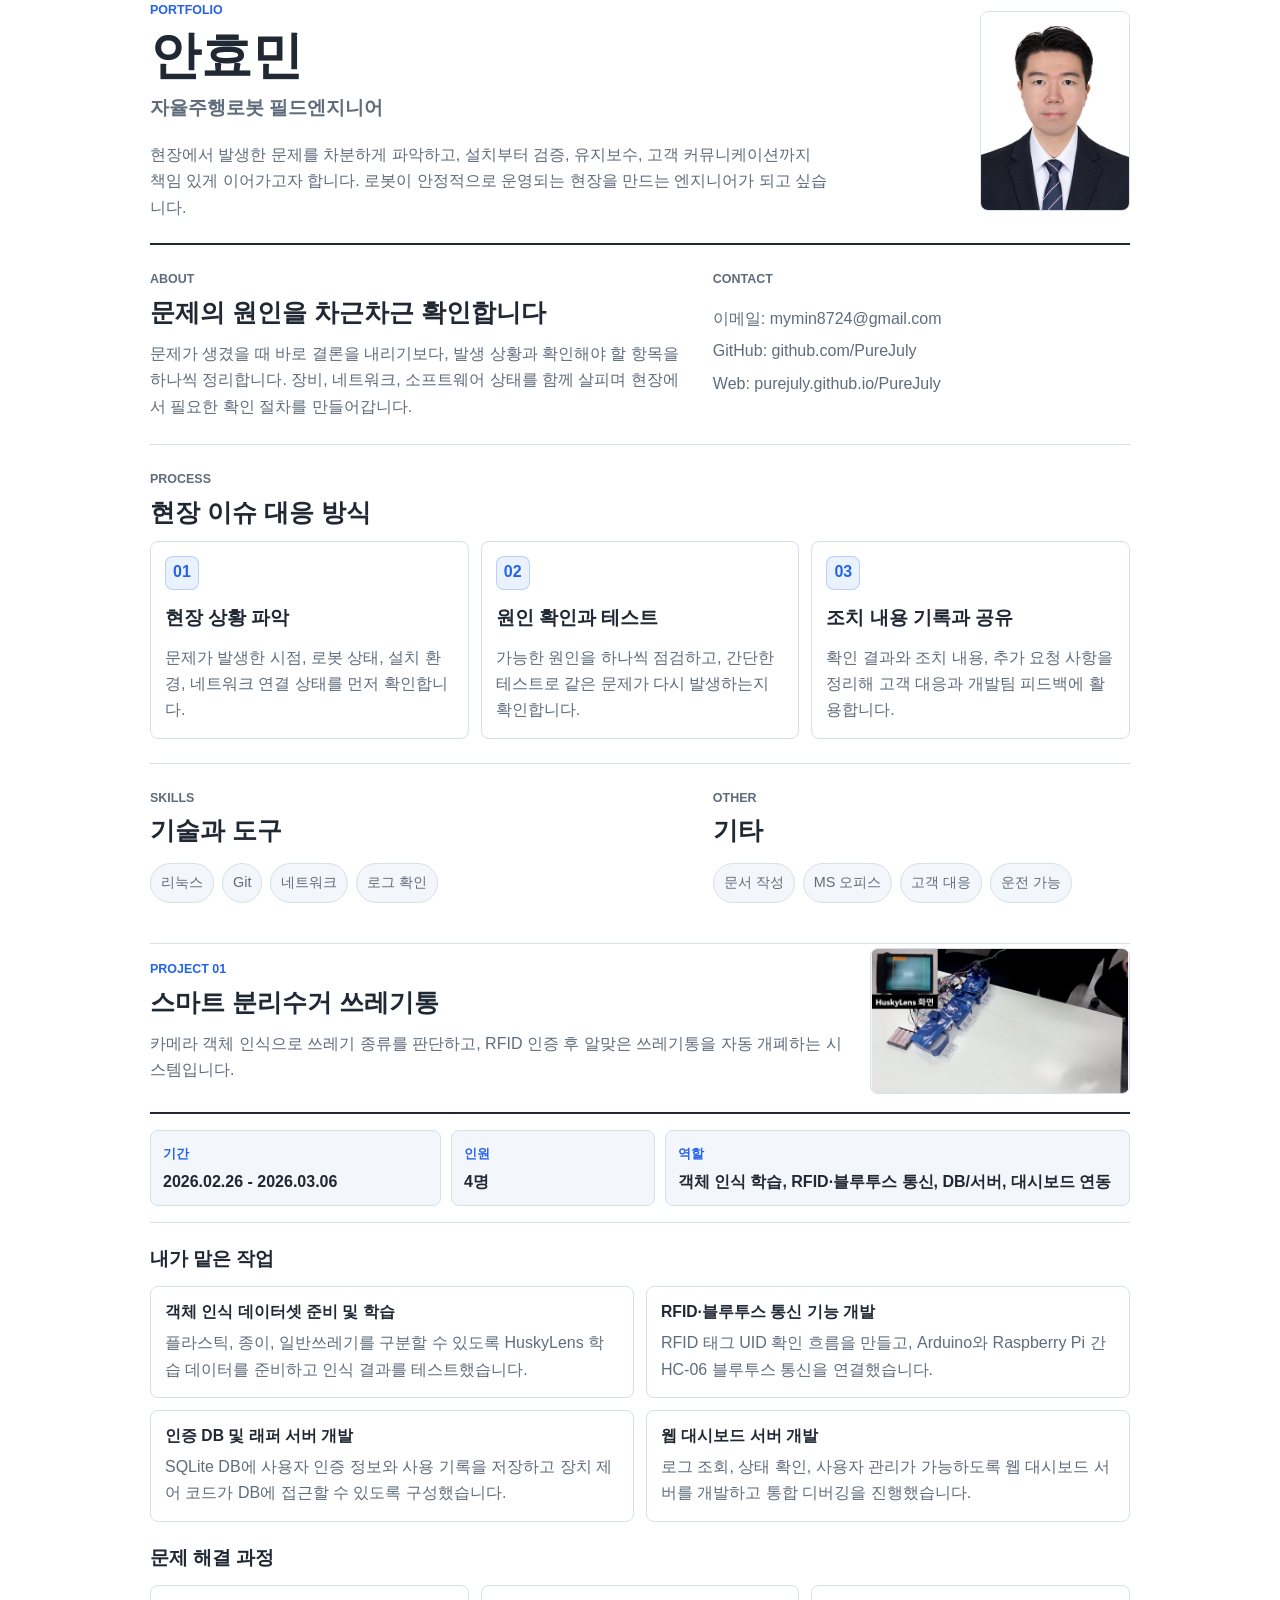
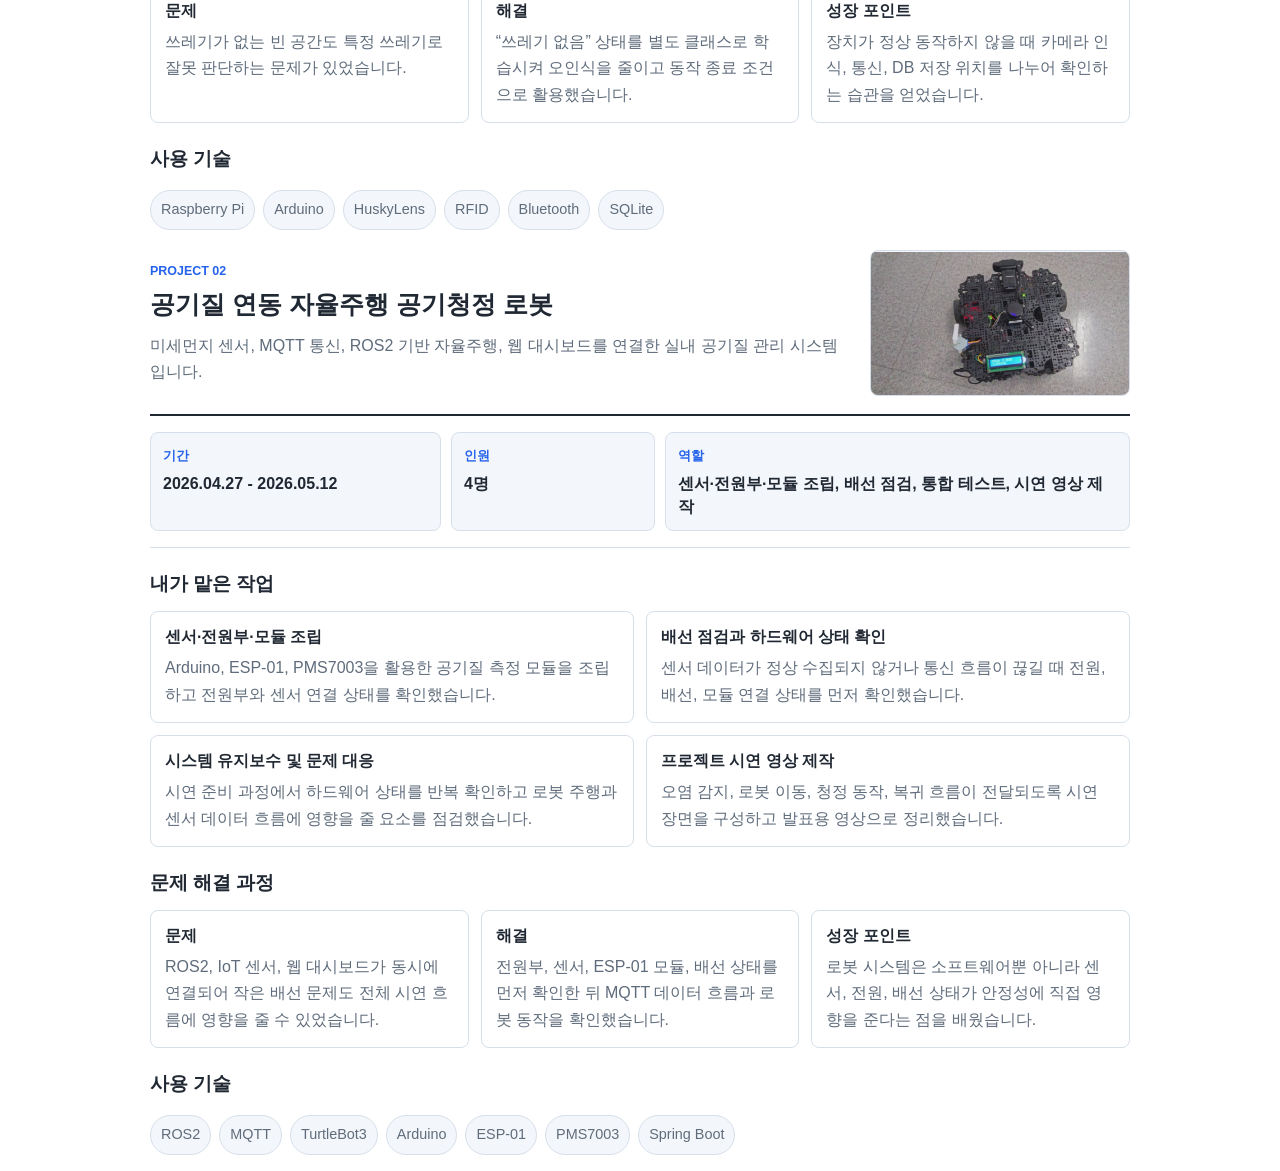
==== portfolio-pdf.html @ 0a092a2c "Add PDF portfolio version" ====
<!DOCTYPE html>
<html lang="ko">
<head>
  <meta charset="UTF-8">
  <meta name="viewport" content="width=device-width, initial-scale=1.0">
  <meta name="description" content="안효민 자율주행로봇 필드엔지니어 포트폴리오 PDF">
  <title>안효민 포트폴리오 PDF</title>
  <link rel="stylesheet" href="portfolio-pdf.css">
</head>
<body>
  <main class="pdf-page">
    <section class="pdf-hero">
      <div>
        <p class="eyebrow">Portfolio</p>
        <h1>안효민</h1>
        <p class="role">자율주행로봇 필드엔지니어</p>
        <p class="intro">
          현장에서 발생한 문제를 차분하게 파악하고, 설치부터 검증, 유지보수,
          고객 커뮤니케이션까지 책임 있게 이어가고자 합니다.
          로봇이 안정적으로 운영되는 현장을 만드는 엔지니어가 되고 싶습니다.
        </p>
      </div>
      <img class="profile" src="images/profile.jpg" alt="안효민 프로필 사진">
    </section>

    <section class="pdf-section two-column">
      <div>
        <p class="eyebrow">About</p>
        <h2>문제의 원인을 차근차근 확인합니다</h2>
        <p>
          문제가 생겼을 때 바로 결론을 내리기보다, 발생 상황과 확인해야 할 항목을 하나씩 정리합니다.
          장비, 네트워크, 소프트웨어 상태를 함께 살피며 현장에서 필요한 확인 절차를 만들어갑니다.
        </p>
      </div>
      <div>
        <p class="eyebrow">Contact</p>
        <ul class="plain-list">
          <li>이메일: mymin8724@gmail.com</li>
          <li>GitHub: github.com/PureJuly</li>
          <li>Web: purejuly.github.io/PureJuly</li>
        </ul>
      </div>
    </section>

    <section class="pdf-section">
      <p class="eyebrow">Process</p>
      <h2>현장 이슈 대응 방식</h2>
      <div class="card-grid three">
        <article class="card">
          <span class="number">01</span>
          <h3>현장 상황 파악</h3>
          <p>문제가 발생한 시점, 로봇 상태, 설치 환경, 네트워크 연결 상태를 먼저 확인합니다.</p>
        </article>
        <article class="card">
          <span class="number">02</span>
          <h3>원인 확인과 테스트</h3>
          <p>가능한 원인을 하나씩 점검하고, 간단한 테스트로 같은 문제가 다시 발생하는지 확인합니다.</p>
        </article>
        <article class="card">
          <span class="number">03</span>
          <h3>조치 내용 기록과 공유</h3>
          <p>확인 결과와 조치 내용, 추가 요청 사항을 정리해 고객 대응과 개발팀 피드백에 활용합니다.</p>
        </article>
      </div>
    </section>

    <section class="pdf-section two-column">
      <div>
        <p class="eyebrow">Skills</p>
        <h2>기술과 도구</h2>
        <ul class="tag-list">
          <li>리눅스</li>
          <li>Git</li>
          <li>네트워크</li>
          <li>로그 확인</li>
        </ul>
      </div>
      <div>
        <p class="eyebrow">Other</p>
        <h2>기타</h2>
        <ul class="tag-list">
          <li>문서 작성</li>
          <li>MS 오피스</li>
          <li>고객 대응</li>
          <li>운전 가능</li>
        </ul>
      </div>
    </section>

    <section class="pdf-project page-break">
      <div class="project-head">
        <div>
          <p class="eyebrow">Project 01</p>
          <h2>스마트 분리수거 쓰레기통</h2>
          <p class="project-summary">
            카메라 객체 인식으로 쓰레기 종류를 판단하고, RFID 인증 후 알맞은 쓰레기통을 자동 개폐하는 시스템입니다.
          </p>
        </div>
        <img src="images/project-1.jpg" alt="스마트 분리수거 쓰레기통 시연 이미지">
      </div>

      <div class="info-grid">
        <div><strong>기간</strong><span>2026.02.26 - 2026.03.06</span></div>
        <div><strong>인원</strong><span>4명</span></div>
        <div><strong>역할</strong><span>객체 인식 학습, RFID·블루투스 통신, DB/서버, 대시보드 연동</span></div>
      </div>

      <div class="pdf-section compact">
        <h3>내가 맡은 작업</h3>
        <div class="card-grid two">
          <article class="card">
            <h4>객체 인식 데이터셋 준비 및 학습</h4>
            <p>플라스틱, 종이, 일반쓰레기를 구분할 수 있도록 HuskyLens 학습 데이터를 준비하고 인식 결과를 테스트했습니다.</p>
          </article>
          <article class="card">
            <h4>RFID·블루투스 통신 기능 개발</h4>
            <p>RFID 태그 UID 확인 흐름을 만들고, Arduino와 Raspberry Pi 간 HC-06 블루투스 통신을 연결했습니다.</p>
          </article>
          <article class="card">
            <h4>인증 DB 및 래퍼 서버 개발</h4>
            <p>SQLite DB에 사용자 인증 정보와 사용 기록을 저장하고 장치 제어 코드가 DB에 접근할 수 있도록 구성했습니다.</p>
          </article>
          <article class="card">
            <h4>웹 대시보드 서버 개발</h4>
            <p>로그 조회, 상태 확인, 사용자 관리가 가능하도록 웹 대시보드 서버를 개발하고 통합 디버깅을 진행했습니다.</p>
          </article>
        </div>
      </div>

      <div class="pdf-section compact">
        <h3>문제 해결 과정</h3>
        <div class="card-grid three">
          <article class="card">
            <h4>문제</h4>
            <p>쓰레기가 없는 빈 공간도 특정 쓰레기로 잘못 판단하는 문제가 있었습니다.</p>
          </article>
          <article class="card">
            <h4>해결</h4>
            <p>“쓰레기 없음” 상태를 별도 클래스로 학습시켜 오인식을 줄이고 동작 종료 조건으로 활용했습니다.</p>
          </article>
          <article class="card">
            <h4>성장 포인트</h4>
            <p>장치가 정상 동작하지 않을 때 카메라 인식, 통신, DB 저장 위치를 나누어 확인하는 습관을 얻었습니다.</p>
          </article>
        </div>
      </div>

      <div class="pdf-section compact">
        <h3>사용 기술</h3>
        <ul class="tag-list">
          <li>Raspberry Pi</li>
          <li>Arduino</li>
          <li>HuskyLens</li>
          <li>RFID</li>
          <li>Bluetooth</li>
          <li>SQLite</li>
        </ul>
      </div>
    </section>

    <section class="pdf-project page-break">
      <div class="project-head">
        <div>
          <p class="eyebrow">Project 02</p>
          <h2>공기질 연동 자율주행 공기청정 로봇</h2>
          <p class="project-summary">
            미세먼지 센서, MQTT 통신, ROS2 기반 자율주행, 웹 대시보드를 연결한 실내 공기질 관리 시스템입니다.
          </p>
        </div>
        <img src="images/project-2.jpg" alt="공기질 연동 자율주행 공기청정 로봇 시연 이미지">
      </div>

      <div class="info-grid">
        <div><strong>기간</strong><span>2026.04.27 - 2026.05.12</span></div>
        <div><strong>인원</strong><span>4명</span></div>
        <div><strong>역할</strong><span>센서·전원부·모듈 조립, 배선 점검, 통합 테스트, 시연 영상 제작</span></div>
      </div>

      <div class="pdf-section compact">
        <h3>내가 맡은 작업</h3>
        <div class="card-grid two">
          <article class="card">
            <h4>센서·전원부·모듈 조립</h4>
            <p>Arduino, ESP-01, PMS7003을 활용한 공기질 측정 모듈을 조립하고 전원부와 센서 연결 상태를 확인했습니다.</p>
          </article>
          <article class="card">
            <h4>배선 점검과 하드웨어 상태 확인</h4>
            <p>센서 데이터가 정상 수집되지 않거나 통신 흐름이 끊길 때 전원, 배선, 모듈 연결 상태를 먼저 확인했습니다.</p>
          </article>
          <article class="card">
            <h4>시스템 유지보수 및 문제 대응</h4>
            <p>시연 준비 과정에서 하드웨어 상태를 반복 확인하고 로봇 주행과 센서 데이터 흐름에 영향을 줄 요소를 점검했습니다.</p>
          </article>
          <article class="card">
            <h4>프로젝트 시연 영상 제작</h4>
            <p>오염 감지, 로봇 이동, 청정 동작, 복귀 흐름이 전달되도록 시연 장면을 구성하고 발표용 영상으로 정리했습니다.</p>
          </article>
        </div>
      </div>

      <div class="pdf-section compact">
        <h3>문제 해결 과정</h3>
        <div class="card-grid three">
          <article class="card">
            <h4>문제</h4>
            <p>ROS2, IoT 센서, 웹 대시보드가 동시에 연결되어 작은 배선 문제도 전체 시연 흐름에 영향을 줄 수 있었습니다.</p>
          </article>
          <article class="card">
            <h4>해결</h4>
            <p>전원부, 센서, ESP-01 모듈, 배선 상태를 먼저 확인한 뒤 MQTT 데이터 흐름과 로봇 동작을 확인했습니다.</p>
          </article>
          <article class="card">
            <h4>성장 포인트</h4>
            <p>로봇 시스템은 소프트웨어뿐 아니라 센서, 전원, 배선 상태가 안정성에 직접 영향을 준다는 점을 배웠습니다.</p>
          </article>
        </div>
      </div>

      <div class="pdf-section compact">
        <h3>사용 기술</h3>
        <ul class="tag-list">
          <li>ROS2</li>
          <li>MQTT</li>
          <li>TurtleBot3</li>
          <li>Arduino</li>
          <li>ESP-01</li>
          <li>PMS7003</li>
          <li>Spring Boot</li>
        </ul>
      </div>
    </section>
  </main>
</body>
</html>
---- portfolio-pdf.css ----
:root {
  --text: #202833;
  --muted: #5f6c7b;
  --line: #d7e0ea;
  --surface: #ffffff;
  --soft: #f3f6fa;
  --accent: #2563eb;
  --accent-soft: #eaf1ff;
}

* {
  box-sizing: border-box;
}

@page {
  size: A4;
  margin: 14mm;
}

body {
  margin: 0;
  background: #ffffff;
  color: var(--text);
  font-family: Arial, "Apple SD Gothic Neo", "Malgun Gothic", sans-serif;
  line-height: 1.65;
}

.pdf-page {
  max-width: 980px;
  margin: 0 auto;
}

.pdf-hero {
  display: grid;
  grid-template-columns: minmax(0, 1fr) 150px;
  gap: 28px;
  align-items: center;
  padding-bottom: 22px;
  border-bottom: 2px solid var(--text);
}

.profile {
  width: 150px;
  aspect-ratio: 3 / 4;
  object-fit: cover;
  border: 1px solid var(--line);
  border-radius: 8px;
}

.eyebrow {
  margin: 0 0 8px;
  color: var(--accent);
  font-size: 0.78rem;
  font-weight: 800;
  letter-spacing: 0;
  text-transform: uppercase;
}

h1,
h2,
h3,
h4,
p {
  margin: 0;
}

h1 {
  font-size: 3.2rem;
  line-height: 1.05;
}

h2 {
  margin-bottom: 12px;
  font-size: 1.55rem;
  line-height: 1.25;
}

h3 {
  margin-bottom: 12px;
  font-size: 1.18rem;
}

h4 {
  margin-bottom: 7px;
  font-size: 0.98rem;
  line-height: 1.4;
}

.role {
  margin-top: 10px;
  color: var(--muted);
  font-size: 1.2rem;
  font-weight: 800;
}

.intro,
.project-summary,
.pdf-section p,
.card p,
.plain-list {
  color: var(--muted);
}

.intro {
  max-width: 680px;
  margin-top: 18px;
  font-size: 1rem;
}

.pdf-section {
  padding: 24px 0;
  border-bottom: 1px solid var(--line);
}

.pdf-section.compact {
  padding: 20px 0 0;
  border-bottom: 0;
}

.two-column {
  display: grid;
  grid-template-columns: minmax(0, 1fr) minmax(0, 0.78fr);
  gap: 28px;
}

.plain-list {
  display: grid;
  gap: 6px;
  padding: 0;
  list-style: none;
}

.card-grid {
  display: grid;
  gap: 12px;
}

.card-grid.two {
  grid-template-columns: repeat(2, minmax(0, 1fr));
}

.card-grid.three {
  grid-template-columns: repeat(3, minmax(0, 1fr));
}

.card {
  padding: 14px;
  border: 1px solid var(--line);
  border-radius: 8px;
  background: var(--surface);
}

.number {
  display: inline-flex;
  align-items: center;
  justify-content: center;
  width: 34px;
  height: 34px;
  margin-bottom: 12px;
  border: 1px solid rgba(37, 99, 235, 0.24);
  border-radius: 8px;
  background: var(--accent-soft);
  color: var(--accent);
  font-weight: 800;
}

.tag-list {
  display: flex;
  flex-wrap: wrap;
  gap: 8px;
  padding: 0;
  list-style: none;
}

.tag-list li {
  padding: 7px 10px;
  border: 1px solid var(--line);
  border-radius: 999px;
  background: var(--soft);
  color: var(--muted);
  font-size: 0.9rem;
}

.page-break {
  break-before: page;
}

.pdf-project {
  padding-top: 4px;
}

.project-head {
  display: grid;
  grid-template-columns: minmax(0, 1fr) 260px;
  gap: 22px;
  align-items: center;
  padding-bottom: 18px;
  border-bottom: 2px solid var(--text);
}

.project-head img {
  width: 260px;
  aspect-ratio: 16 / 9;
  object-fit: contain;
  border: 1px solid var(--line);
  border-radius: 8px;
  background: var(--soft);
}

.project-summary {
  font-size: 1rem;
}

.info-grid {
  display: grid;
  grid-template-columns: 1fr 0.7fr 1.6fr;
  gap: 10px;
  padding: 16px 0;
  border-bottom: 1px solid var(--line);
}

.info-grid div {
  padding: 12px;
  border: 1px solid var(--line);
  border-radius: 8px;
  background: var(--soft);
}

.info-grid strong,
.info-grid span {
  display: block;
}

.info-grid strong {
  margin-bottom: 5px;
  color: var(--accent);
  font-size: 0.82rem;
}

.info-grid span {
  color: var(--text);
  font-weight: 700;
  line-height: 1.45;
}

@media print {
  .card,
  .info-grid div,
  .project-head img,
  .profile {
    break-inside: avoid;
  }
}
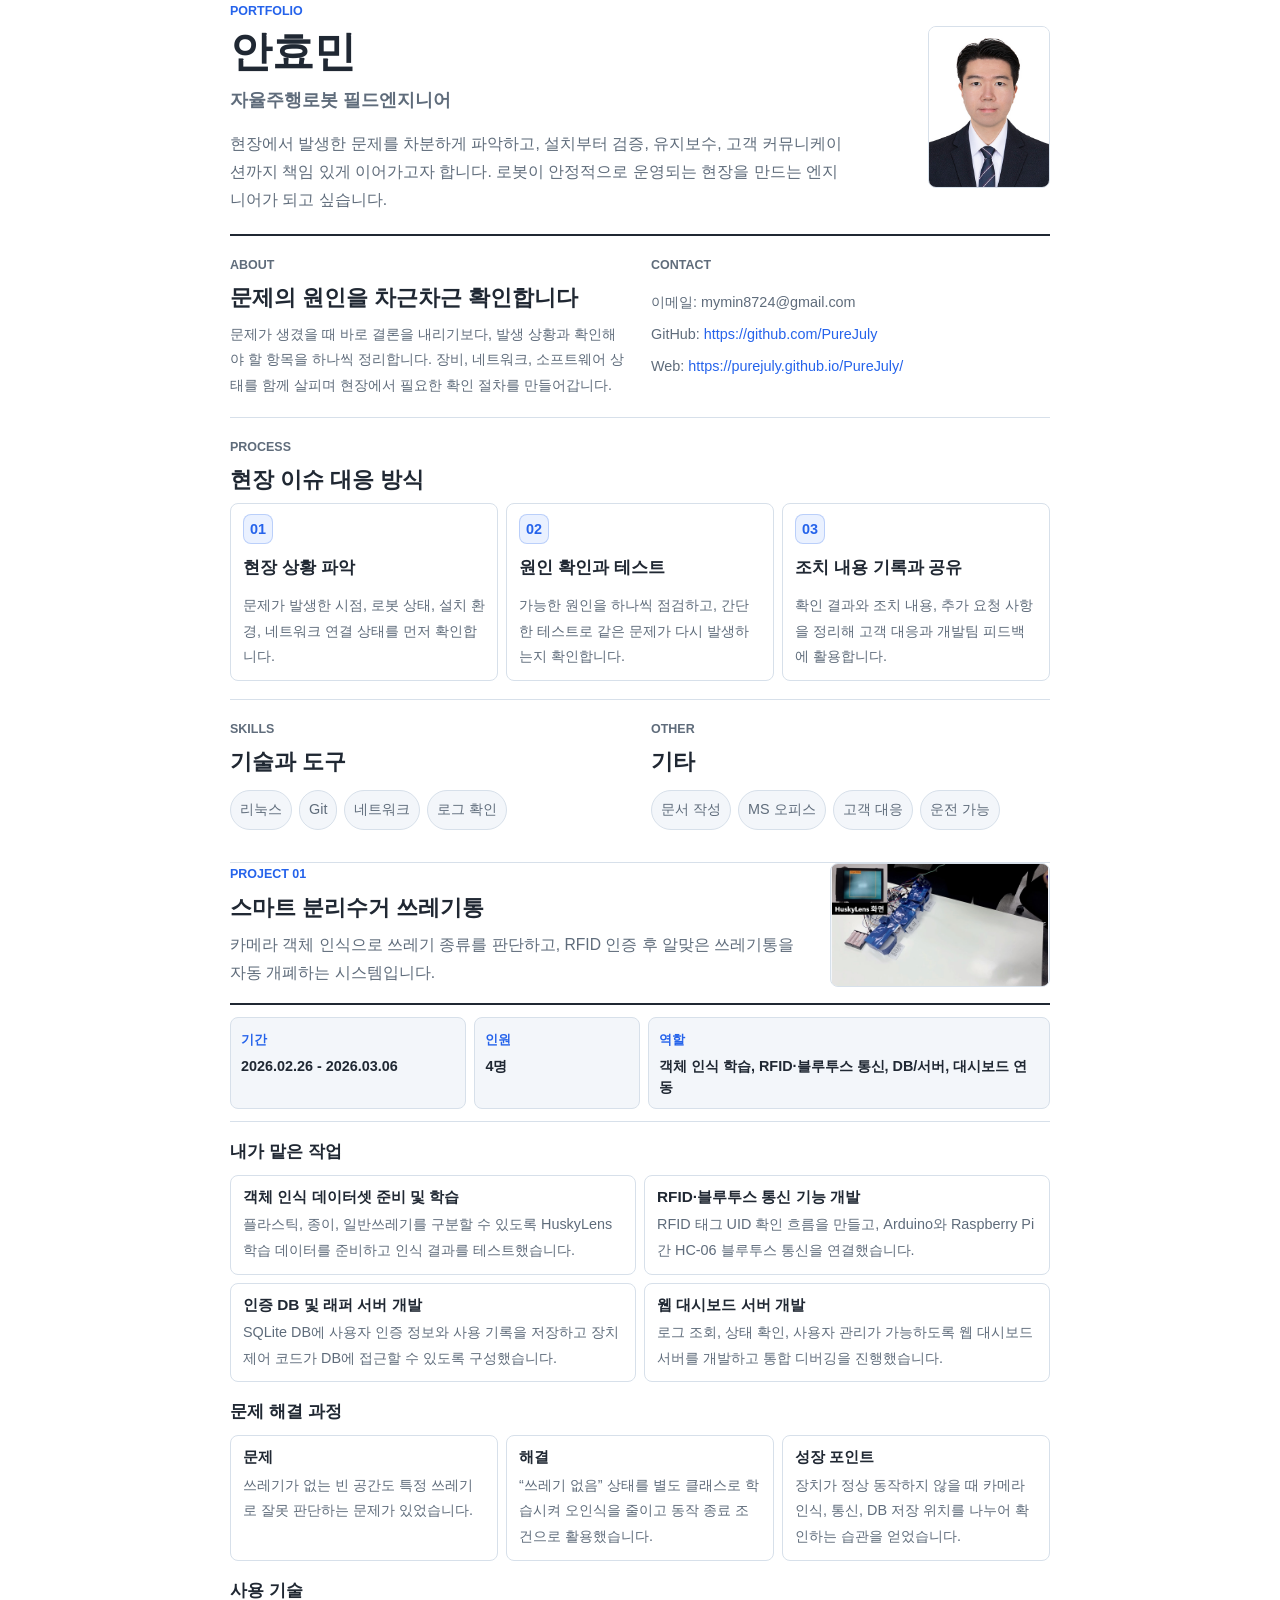
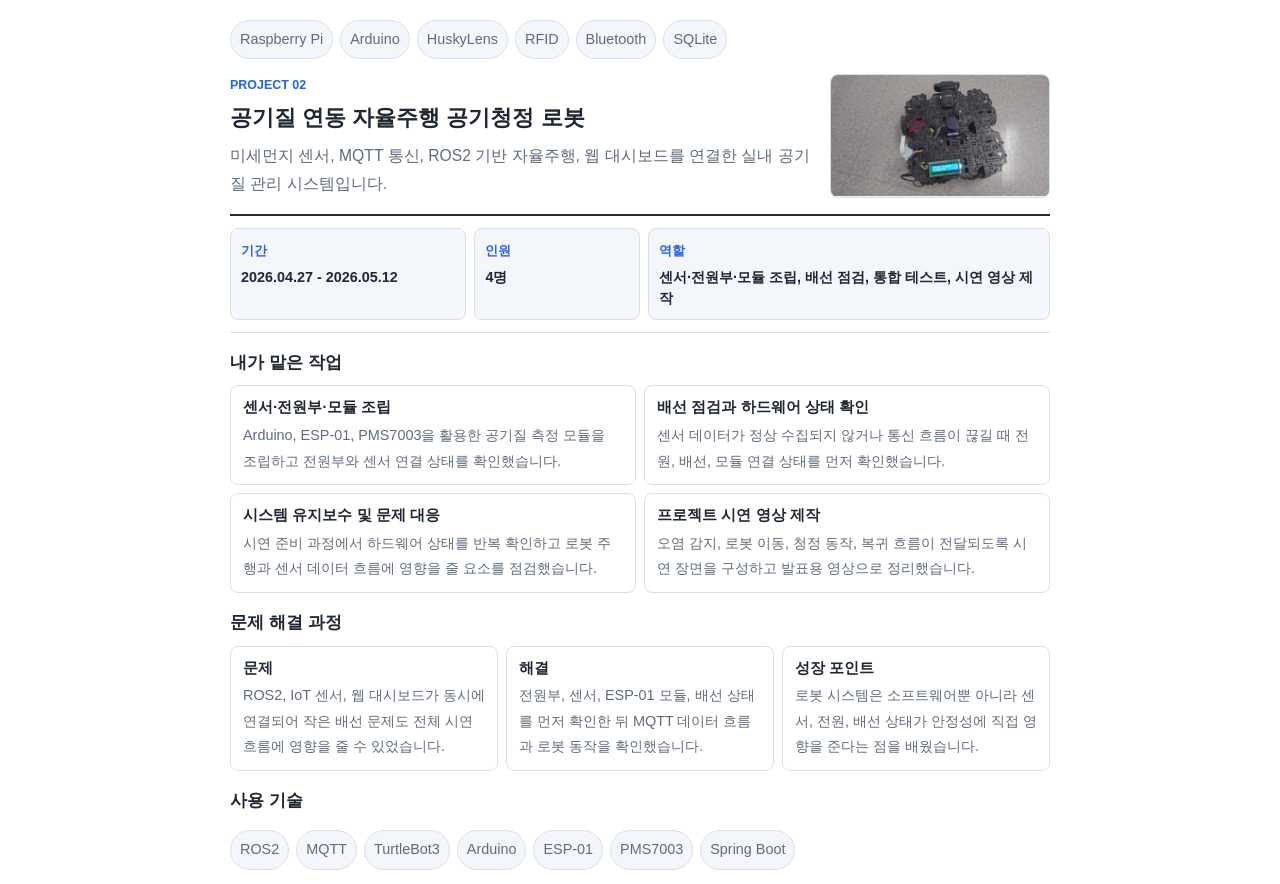
==== commit a1b6f97c: "Fix portfolio GitHub links" ====
--- a/portfolio-pdf.html
+++ b/portfolio-pdf.html
@@ -36,8 +36,8 @@
         <p class="eyebrow">Contact</p>
         <ul class="plain-list">
           <li>이메일: mymin8724@gmail.com</li>
-          <li>GitHub: github.com/PureJuly</li>
-          <li>Web: purejuly.github.io/PureJuly</li>
+          <li>GitHub: <a href="https://github.com/PureJuly">https://github.com/PureJuly</a></li>
+          <li>Web: <a href="https://purejuly.github.io/PureJuly/">https://purejuly.github.io/PureJuly/</a></li>
         </ul>
       </div>
     </section>
--- a/portfolio-pdf.css
+++ b/portfolio-pdf.css
@@ -14,7 +14,7 @@
 
 @page {
   size: A4;
-  margin: 14mm;
+  margin: 16mm;
 }
 
 body {
@@ -22,25 +22,31 @@
   background: #ffffff;
   color: var(--text);
   font-family: Arial, "Apple SD Gothic Neo", "Malgun Gothic", sans-serif;
-  line-height: 1.65;
+  font-size: 10.8pt;
+  line-height: 1.78;
+}
+
+a {
+  color: var(--accent);
+  text-decoration: none;
 }
 
 .pdf-page {
-  max-width: 980px;
+  max-width: 820px;
   margin: 0 auto;
 }
 
 .pdf-hero {
   display: grid;
-  grid-template-columns: minmax(0, 1fr) 150px;
-  gap: 28px;
+  grid-template-columns: minmax(0, 1fr) 122px;
+  gap: 24px;
   align-items: center;
-  padding-bottom: 22px;
+  padding-bottom: 20px;
   border-bottom: 2px solid var(--text);
 }
 
 .profile {
-  width: 150px;
+  width: 122px;
   aspect-ratio: 3 / 4;
   object-fit: cover;
   border: 1px solid var(--line);
@@ -65,31 +71,31 @@
 }
 
 h1 {
-  font-size: 3.2rem;
+  font-size: 2.65rem;
   line-height: 1.05;
 }
 
 h2 {
-  margin-bottom: 12px;
-  font-size: 1.55rem;
+  margin-bottom: 10px;
+  font-size: 1.38rem;
   line-height: 1.25;
 }
 
 h3 {
-  margin-bottom: 12px;
-  font-size: 1.18rem;
+  margin-bottom: 10px;
+  font-size: 1.08rem;
 }
 
 h4 {
-  margin-bottom: 7px;
-  font-size: 0.98rem;
+  margin-bottom: 5px;
+  font-size: 0.96rem;
   line-height: 1.4;
 }
 
 .role {
   margin-top: 10px;
   color: var(--muted);
-  font-size: 1.2rem;
+  font-size: 1.1rem;
   font-weight: 800;
 }
 
@@ -102,25 +108,25 @@
 }
 
 .intro {
-  max-width: 680px;
-  margin-top: 18px;
-  font-size: 1rem;
+  max-width: 620px;
+  margin-top: 14px;
+  font-size: 0.98rem;
 }
 
 .pdf-section {
-  padding: 24px 0;
+  padding: 18px 0;
   border-bottom: 1px solid var(--line);
 }
 
 .pdf-section.compact {
-  padding: 20px 0 0;
+  padding: 14px 0 0;
   border-bottom: 0;
 }
 
 .two-column {
   display: grid;
-  grid-template-columns: minmax(0, 1fr) minmax(0, 0.78fr);
-  gap: 28px;
+  grid-template-columns: 1fr 1fr;
+  gap: 22px;
 }
 
 .plain-list {
@@ -132,7 +138,7 @@
 
 .card-grid {
   display: grid;
-  gap: 12px;
+  gap: 8px;
 }
 
 .card-grid.two {
@@ -144,7 +150,7 @@
 }
 
 .card {
-  padding: 14px;
+  padding: 10px 12px;
   border: 1px solid var(--line);
   border-radius: 8px;
   background: var(--surface);
@@ -154,9 +160,9 @@
   display: inline-flex;
   align-items: center;
   justify-content: center;
-  width: 34px;
-  height: 34px;
-  margin-bottom: 12px;
+  width: 30px;
+  height: 30px;
+  margin-bottom: 8px;
   border: 1px solid rgba(37, 99, 235, 0.24);
   border-radius: 8px;
   background: var(--accent-soft);
@@ -167,13 +173,13 @@
 .tag-list {
   display: flex;
   flex-wrap: wrap;
-  gap: 8px;
+  gap: 7px;
   padding: 0;
   list-style: none;
 }
 
 .tag-list li {
-  padding: 7px 10px;
+  padding: 6px 9px;
   border: 1px solid var(--line);
   border-radius: 999px;
   background: var(--soft);
@@ -186,20 +192,20 @@
 }
 
 .pdf-project {
-  padding-top: 4px;
+  padding-top: 0;
 }
 
 .project-head {
   display: grid;
-  grid-template-columns: minmax(0, 1fr) 260px;
-  gap: 22px;
+  grid-template-columns: minmax(0, 1fr) 220px;
+  gap: 18px;
   align-items: center;
-  padding-bottom: 18px;
+  padding-bottom: 16px;
   border-bottom: 2px solid var(--text);
 }
 
 .project-head img {
-  width: 260px;
+  width: 220px;
   aspect-ratio: 16 / 9;
   object-fit: contain;
   border: 1px solid var(--line);
@@ -208,19 +214,19 @@
 }
 
 .project-summary {
-  font-size: 1rem;
+  font-size: 0.98rem;
 }
 
 .info-grid {
   display: grid;
-  grid-template-columns: 1fr 0.7fr 1.6fr;
-  gap: 10px;
-  padding: 16px 0;
+  grid-template-columns: 1fr 0.7fr 1.7fr;
+  gap: 8px;
+  padding: 12px 0;
   border-bottom: 1px solid var(--line);
 }
 
 .info-grid div {
-  padding: 12px;
+  padding: 10px;
   border: 1px solid var(--line);
   border-radius: 8px;
   background: var(--soft);
@@ -241,6 +247,14 @@
   color: var(--text);
   font-weight: 700;
   line-height: 1.45;
+}
+
+.pdf-section.compact + .pdf-section.compact {
+  margin-top: 0;
+}
+
+.pdf-section.compact h3 {
+  margin-bottom: 8px;
 }
 
 @media print {
@@ -250,4 +264,10 @@
   .profile {
     break-inside: avoid;
   }
-}
+
+  .pdf-section,
+  .project-head,
+  .info-grid {
+    break-inside: avoid;
+  }
+}
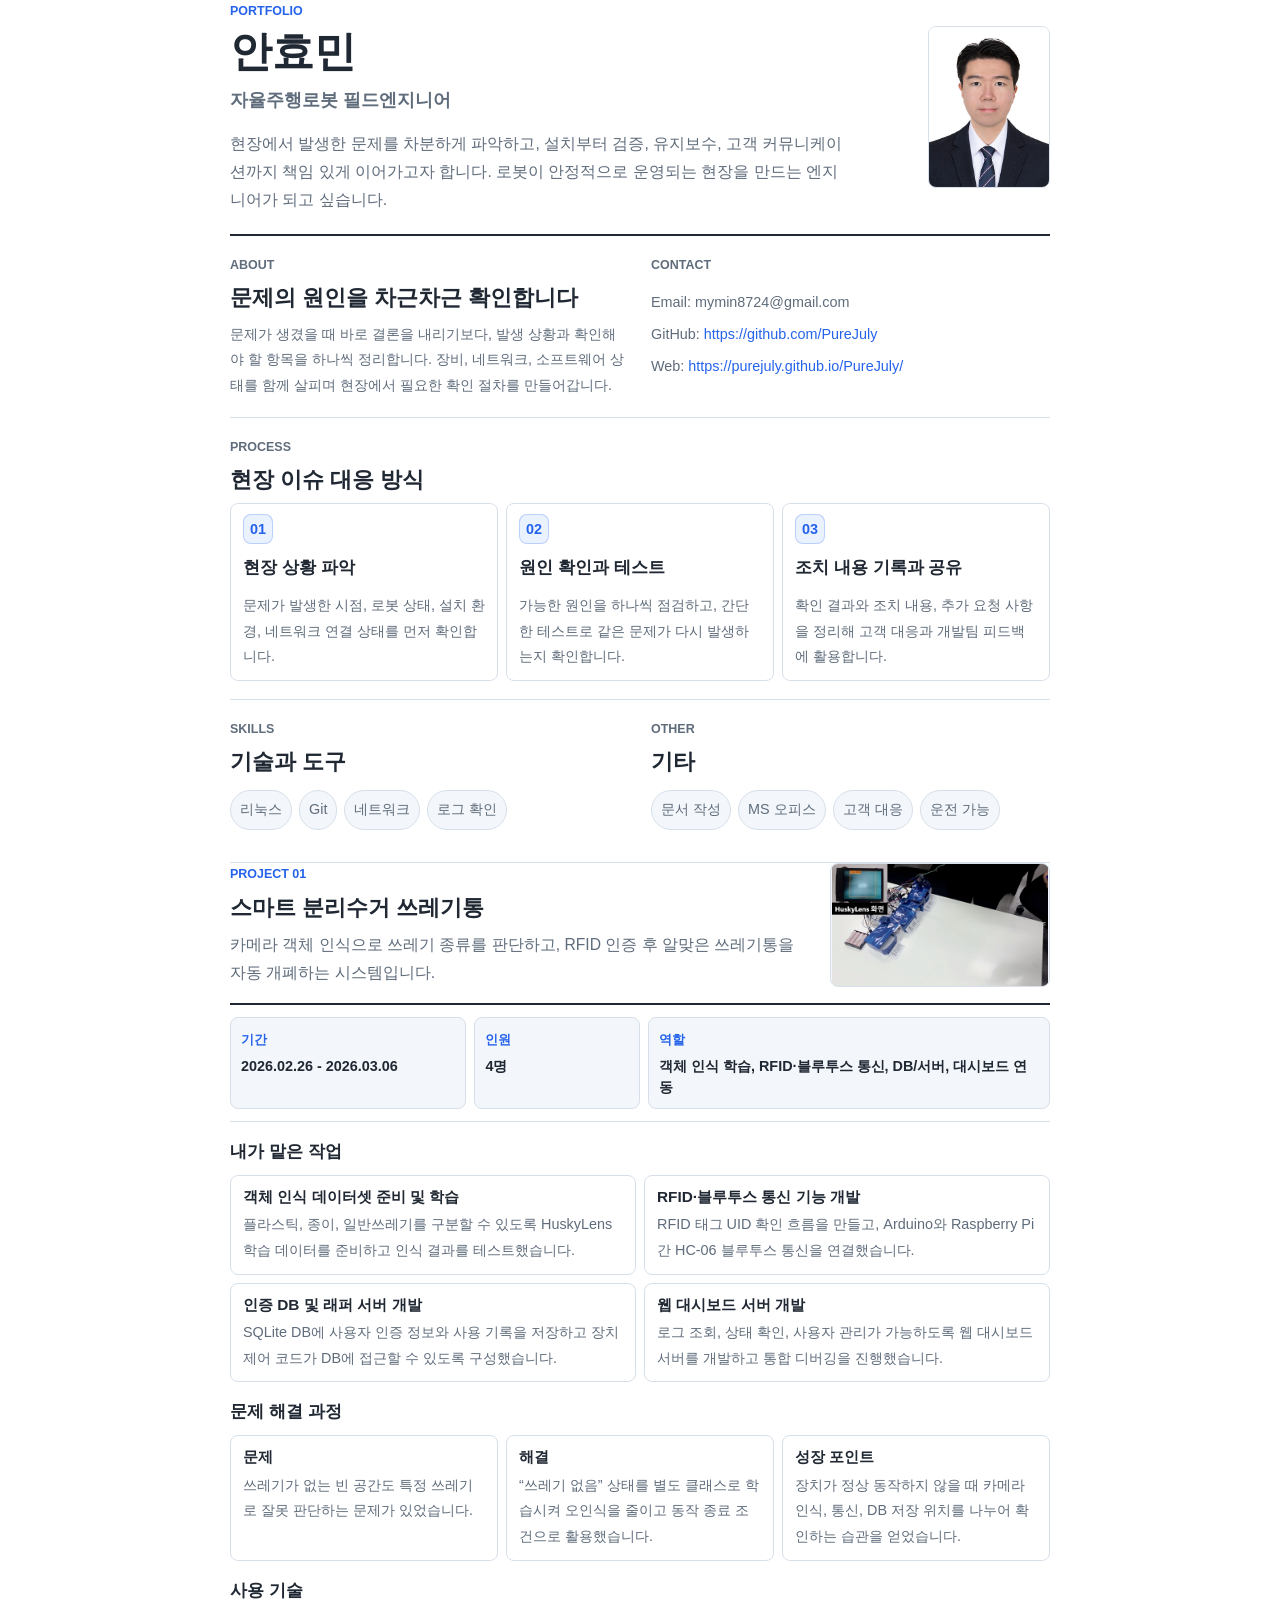
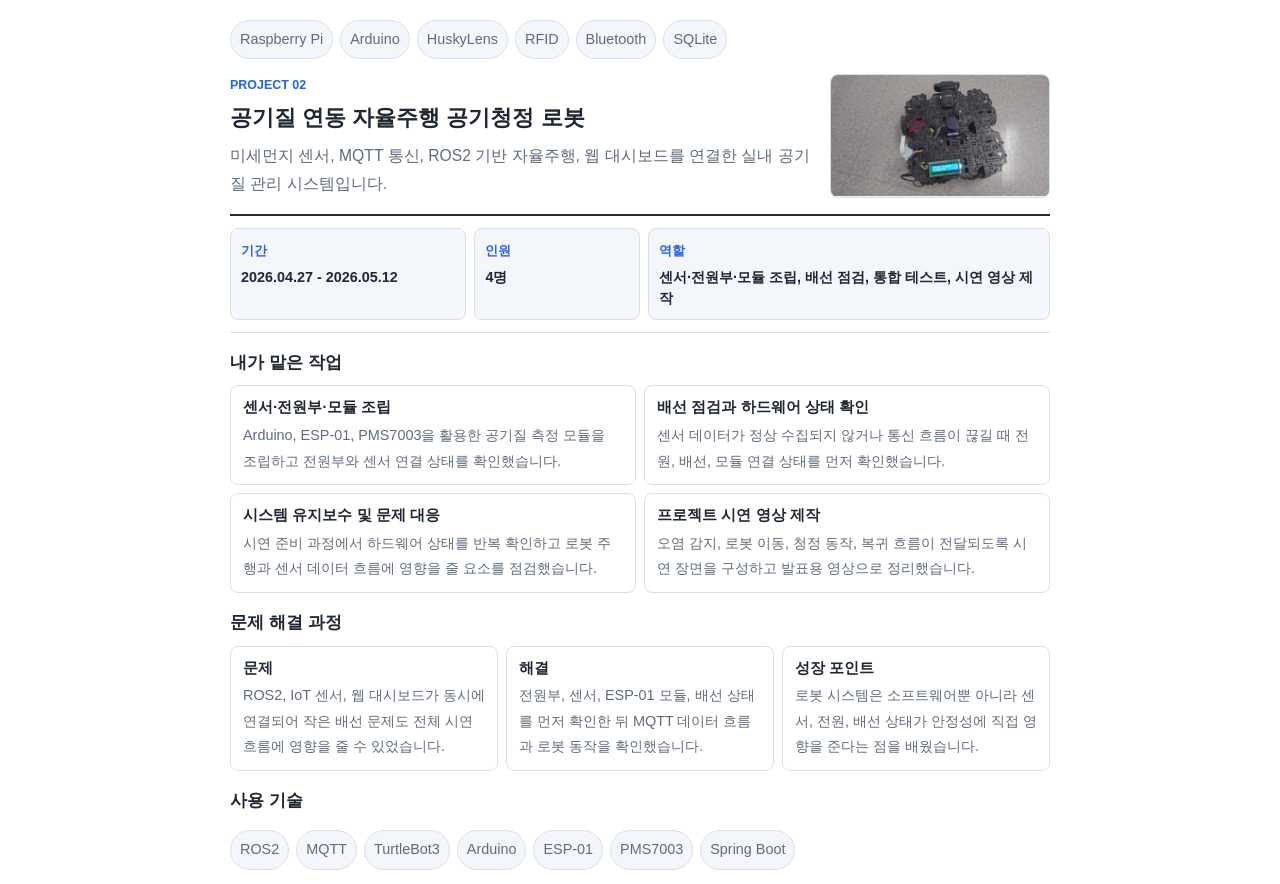
==== commit c32e9dec: "Improve contact links and readability" ====
--- a/portfolio-pdf.html
+++ b/portfolio-pdf.html
@@ -35,7 +35,7 @@
       <div>
         <p class="eyebrow">Contact</p>
         <ul class="plain-list">
-          <li>이메일: mymin8724@gmail.com</li>
+          <li>Email: mymin8724@gmail.com</li>
           <li>GitHub: <a href="https://github.com/PureJuly">https://github.com/PureJuly</a></li>
           <li>Web: <a href="https://purejuly.github.io/PureJuly/">https://purejuly.github.io/PureJuly/</a></li>
         </ul>
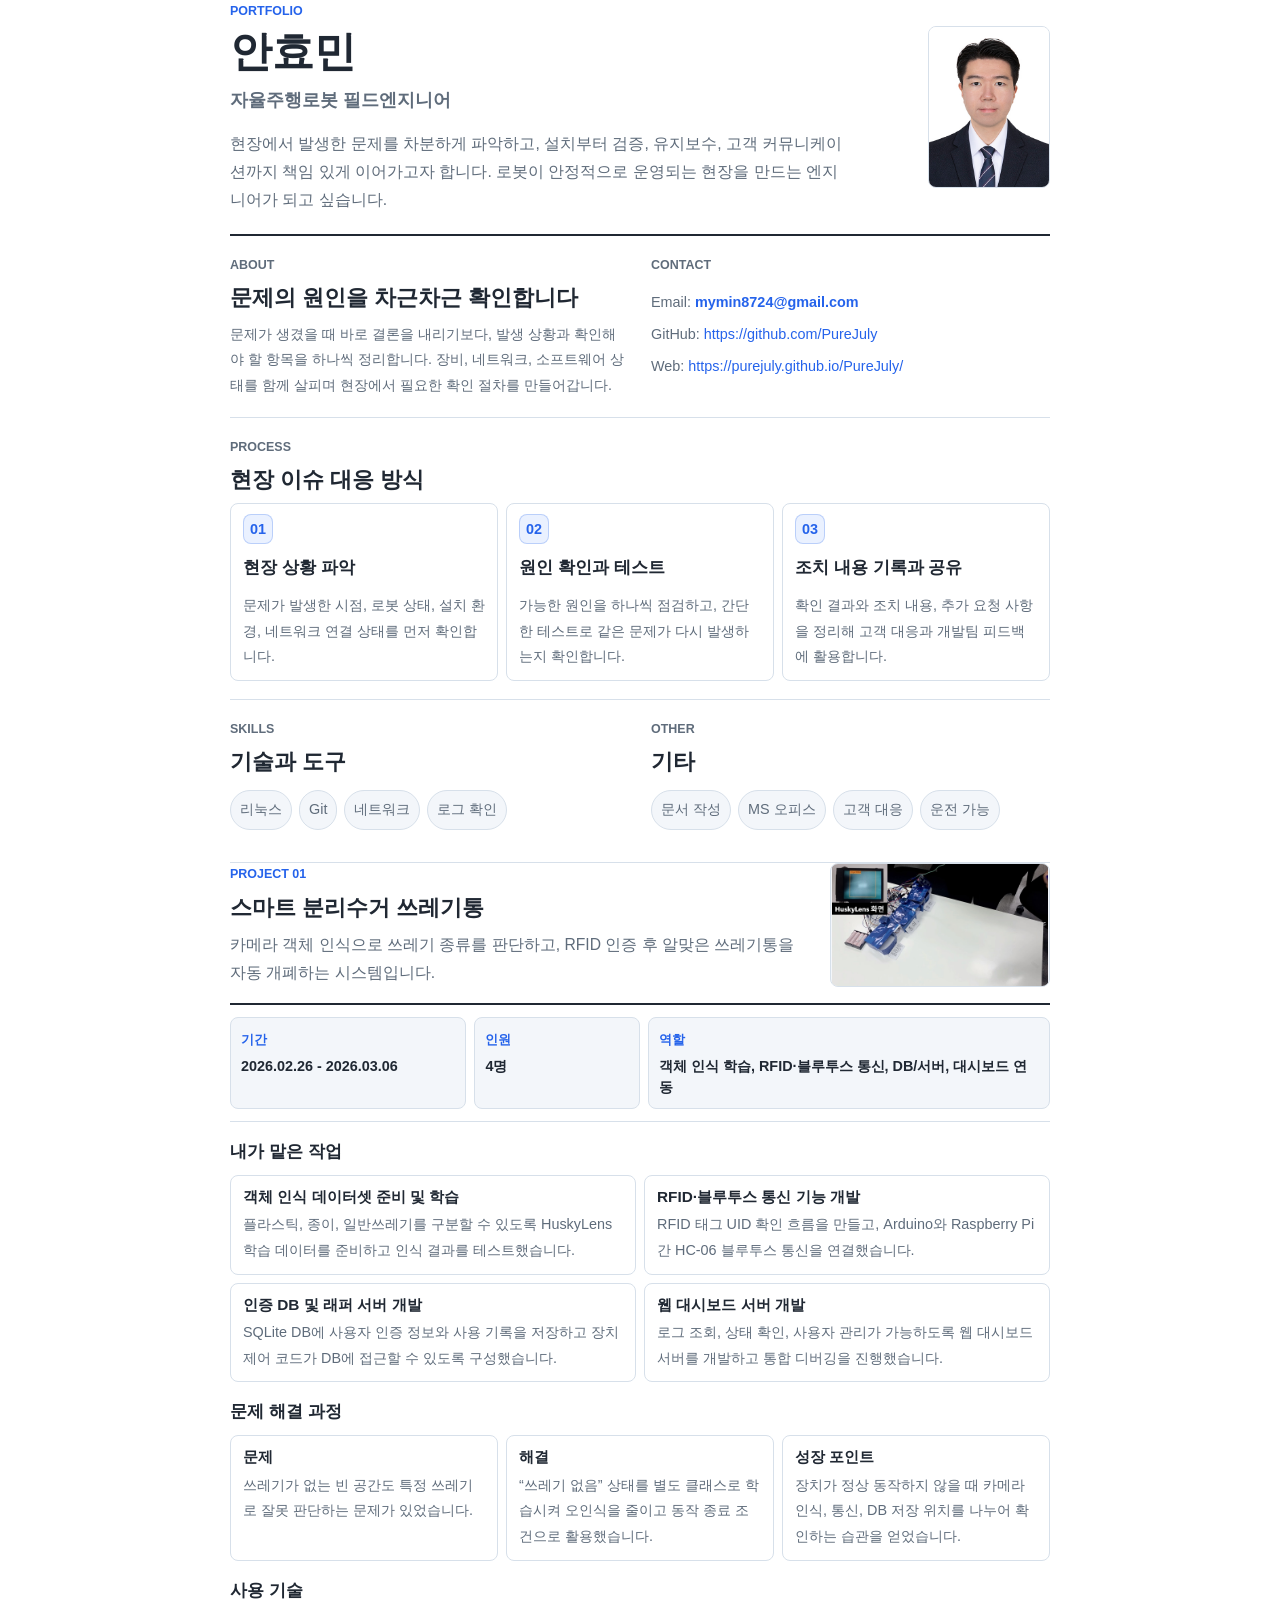
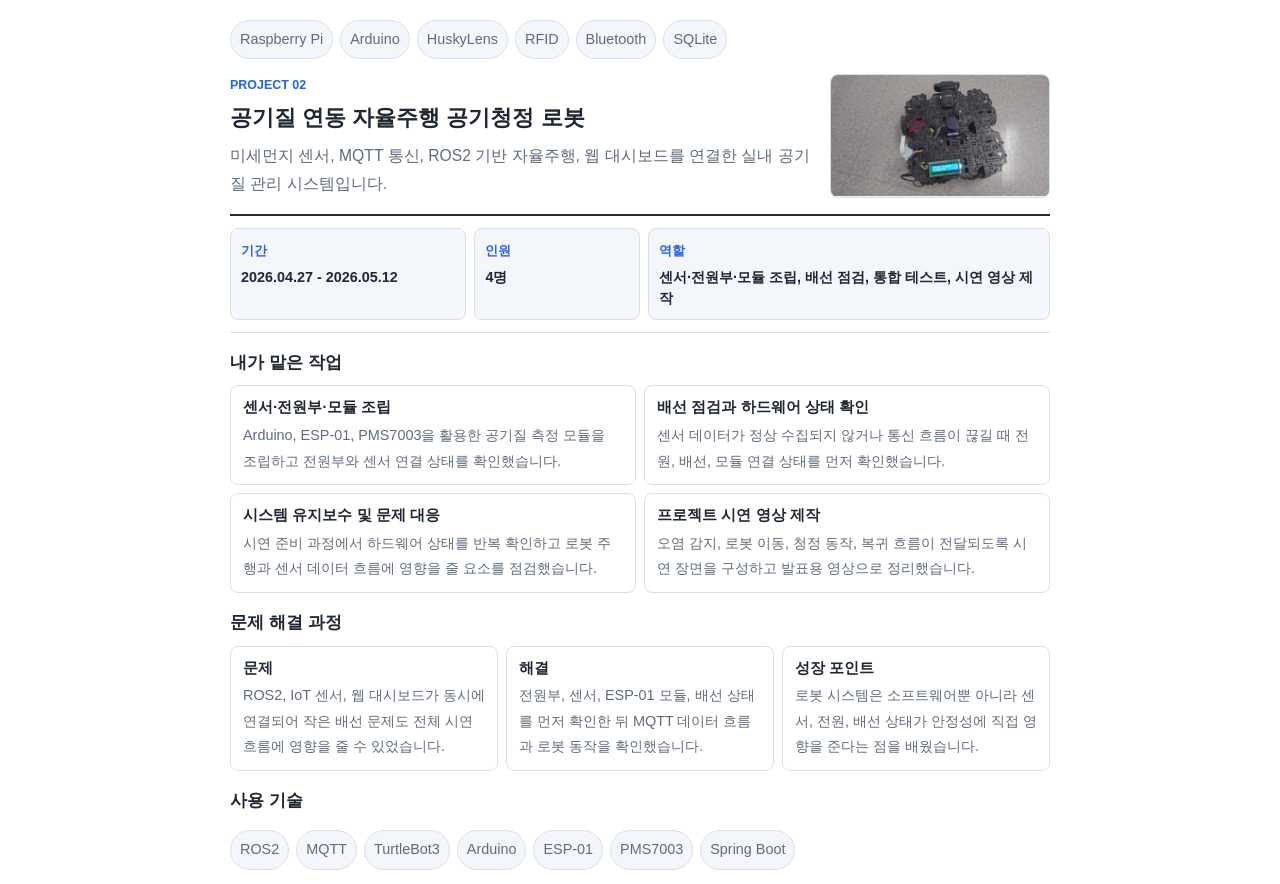
==== commit b6da22a6: "Highlight email in PDF" ====
--- a/portfolio-pdf.html
+++ b/portfolio-pdf.html
@@ -35,7 +35,7 @@
       <div>
         <p class="eyebrow">Contact</p>
         <ul class="plain-list">
-          <li>Email: mymin8724@gmail.com</li>
+          <li>Email: <span class="email-address">mymin8724@gmail.com</span></li>
           <li>GitHub: <a href="https://github.com/PureJuly">https://github.com/PureJuly</a></li>
           <li>Web: <a href="https://purejuly.github.io/PureJuly/">https://purejuly.github.io/PureJuly/</a></li>
         </ul>
--- a/portfolio-pdf.css
+++ b/portfolio-pdf.css
@@ -31,6 +31,11 @@
   text-decoration: none;
 }
 
+.email-address {
+  color: var(--accent);
+  font-weight: 700;
+}
+
 .pdf-page {
   max-width: 820px;
   margin: 0 auto;
